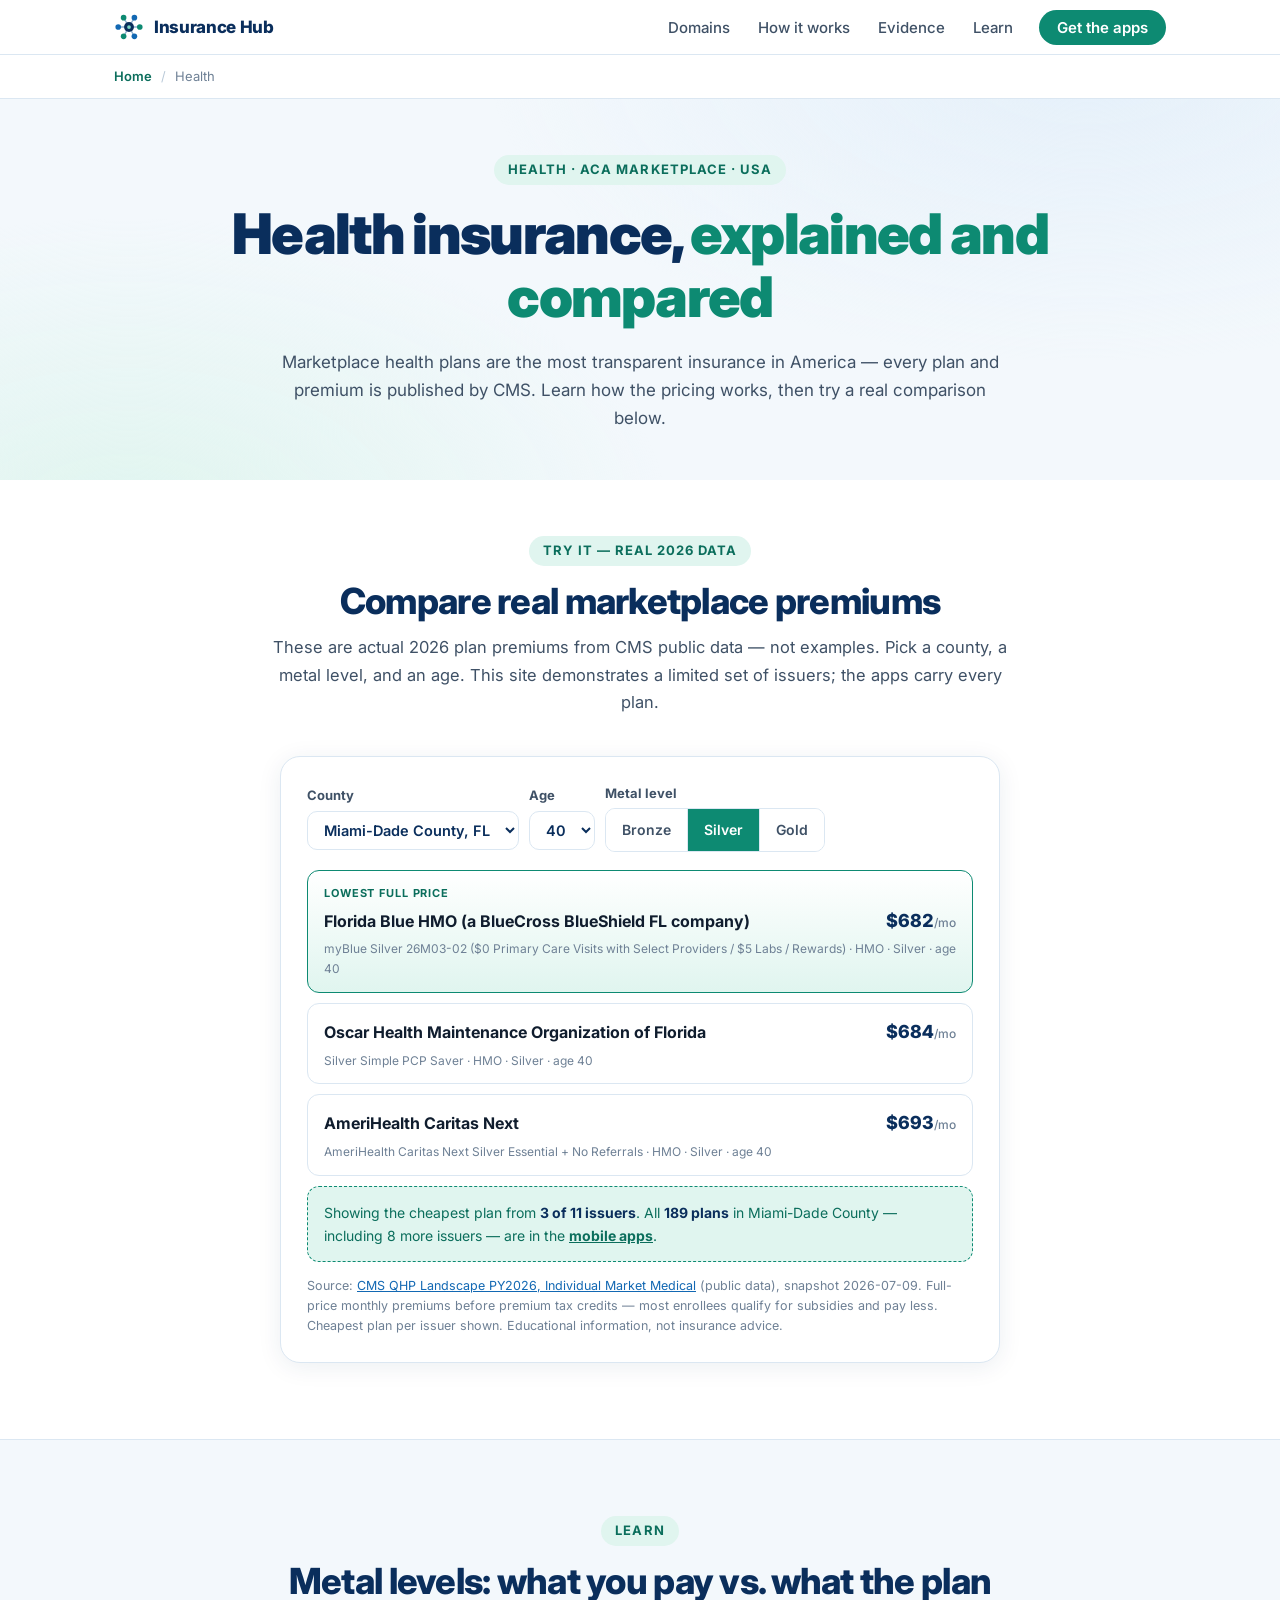
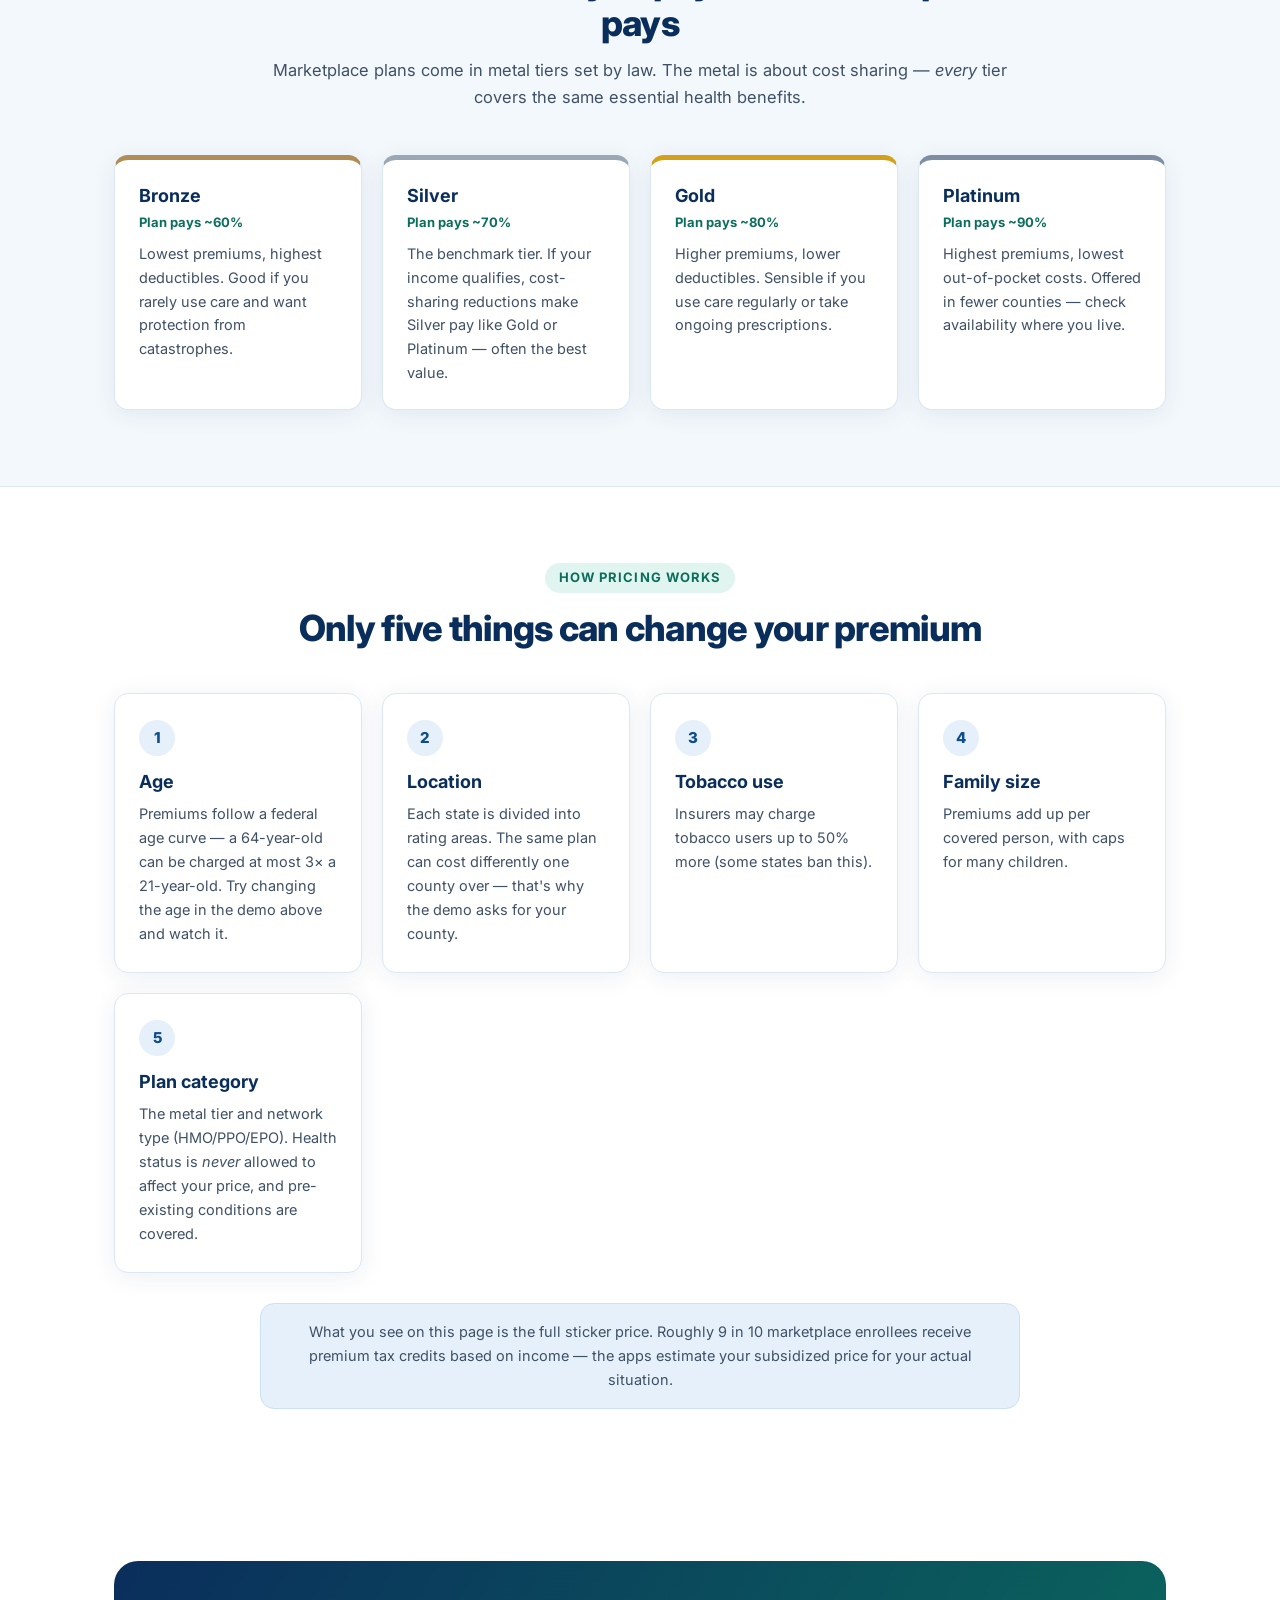
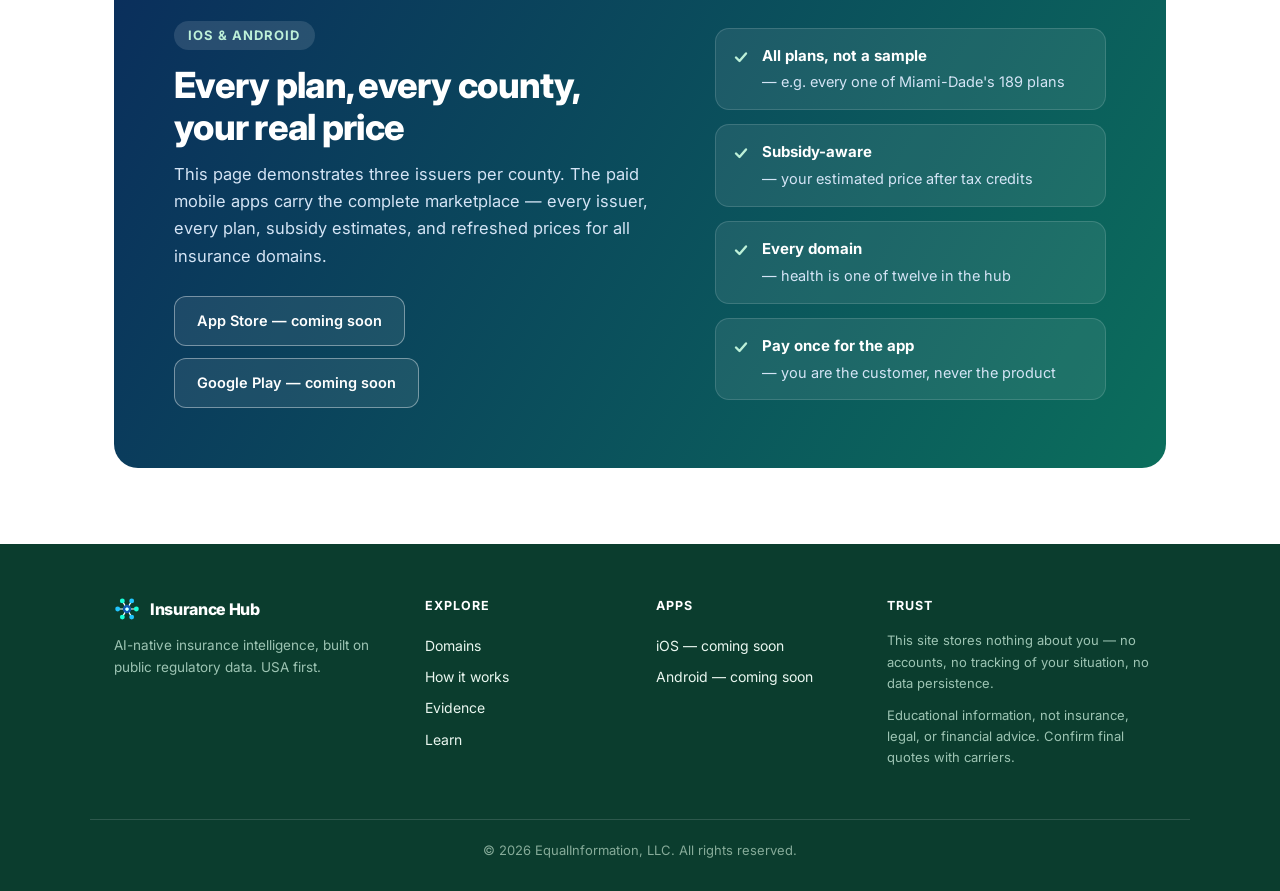
==== health/index.html @ 5988f3b0 "Implement Health domain page: education + live demo on real CMS PY2026 data health/ page with intera" ====
<!DOCTYPE html>
<html lang="en">
<head>
<meta charset="UTF-8">
<meta name="viewport" content="width=device-width, initial-scale=1.0">
<title>Health Insurance — Insurance Hub</title>
<meta name="description" content="Understand ACA marketplace health insurance and try a live comparison of real 2026 plan premiums from CMS public data — county by county, age by age.">
<link rel="canonical" href="https://equalinformation.com/insurance-site/health/">
<link rel="icon" type="image/svg+xml" href="../assets/img/favicon.svg?v=2">
<meta name="theme-color" content="#FFFFFF">
<meta property="og:title" content="Health Insurance — Insurance Hub">
<meta property="og:description" content="Learn how marketplace health insurance pricing works, then compare real 2026 premiums from CMS public data.">
<meta property="og:type" content="website">
<meta property="og:site_name" content="Insurance Hub">
<link rel="preconnect" href="https://fonts.googleapis.com">
<link rel="preconnect" href="https://fonts.gstatic.com" crossorigin>
<link href="https://fonts.googleapis.com/css2?family=Inter:wght@400;500;600;700;800;900&display=swap" rel="stylesheet">
<link rel="stylesheet" href="../assets/css/style.css?v=7">
<style>
/* ---- Health page ---- */
.hero-sub { padding: 56px 0 48px; }
.crumbs { background: #fff; border-bottom: 1px solid var(--line); }
.crumbs .wrap { padding: 11px 24px; font-size: 13px; color: var(--ink-faint); }
.crumbs a { color: var(--teal-700); font-weight: 600; text-decoration: none; }
.crumbs a:hover { text-decoration: underline; }
.crumbs .sep { margin: 0 9px; color: #b9c9d8; }

.demo-panel {
  background: #fff; border: 1px solid var(--line); border-radius: 20px;
  box-shadow: var(--shadow); max-width: 720px; margin: 40px auto 0;
  padding: 26px; text-align: left;
}
.demo-controls { display: flex; flex-wrap: wrap; gap: 10px; align-items: center; }
.demo-controls label { font-size: 13px; font-weight: 700; color: var(--ink-soft); display: block; margin-bottom: 4px; }
.demo-controls select {
  font: inherit; font-size: 14.5px; font-weight: 600; color: var(--blue-900);
  padding: 9px 12px; border: 1.5px solid var(--line); border-radius: 10px; background: #fff;
}
.metal-seg { display: inline-flex; border: 1.5px solid var(--line); border-radius: 10px; overflow: hidden; }
.metal-seg button {
  font: inherit; font-size: 14px; font-weight: 600; color: var(--ink-soft);
  background: #fff; border: 0; padding: 9px 16px; cursor: pointer;
}
.metal-seg button + button { border-left: 1.5px solid var(--line); }
.metal-seg button.on { background: var(--teal-600); color: #fff; }

.demo-results { margin-top: 18px; }
.demo-plug {
  border: 1.5px dashed var(--teal-600); background: var(--teal-100);
  border-radius: 12px; padding: 14px 16px; margin-top: 4px; font-size: 14px; color: var(--teal-700);
}
.demo-plug strong { color: var(--blue-900); }
.demo-plug a { color: var(--teal-700); font-weight: 700; }
.demo-src { font-size: 12.5px; color: var(--ink-faint); margin-top: 14px; line-height: 1.6; }
.demo-src a { color: var(--blue-600); }

.tier-grid { display: grid; grid-template-columns: repeat(auto-fit, minmax(220px, 1fr)); gap: 20px; margin-top: 44px; }
.tier {
  background: #fff; border: 1px solid var(--line); border-radius: var(--radius);
  box-shadow: var(--shadow); padding: 24px; border-top: 5px solid var(--line);
}
.tier.bronze { border-top-color: #b08d57; }
.tier.silver { border-top-color: #9aa7b4; }
.tier.gold { border-top-color: #d4a017; }
.tier.platinum { border-top-color: #7c8ea3; }
.tier h3 { margin-bottom: 4px; }
.tier .av { font-size: 13px; font-weight: 700; color: var(--teal-700); margin-bottom: 8px; }
.tier p { font-size: 14.5px; color: var(--ink-soft); }
</style>
</head>
<body>

<a class="skip" href="#main">Skip to content</a>

<nav aria-label="Main">
  <div class="nav-inner">
    <a href="../" class="brand">
      <img src="../assets/img/favicon.svg?v=2" alt="" width="30" height="30">
      <span>Insurance&nbsp;Hub</span>
    </a>
    <ul class="nav-links" id="nav-links">
      <li><a href="../#domains">Domains</a></li>
      <li><a href="../#how">How it works</a></li>
      <li><a href="../#evidence">Evidence</a></li>
      <li><a href="../#learn">Learn</a></li>
      <li><a href="../#apps" class="nav-cta">Get the apps</a></li>
    </ul>
    <button class="menu-btn" aria-expanded="false" aria-controls="nav-links"
      onclick="this.setAttribute('aria-expanded', document.getElementById('nav-links').classList.toggle('show'))">
      <span></span><span></span><span></span>
      <span class="sr-only">Menu</span>
    </button>
  </div>
</nav>

<div class="crumbs"><div class="wrap"><a href="../">Home</a><span class="sep">/</span><span class="current">Health</span></div></div>

<main id="main">

<header class="hero hero-sub">
  <div class="wrap">
    <p class="kicker">Health &middot; ACA marketplace &middot; USA</p>
    <h1>Health insurance, <span class="accent">explained and compared</span></h1>
    <p class="lede">
      Marketplace health plans are the most transparent insurance in America — every plan
      and premium is published by CMS. Learn how the pricing works, then try a real
      comparison below.
    </p>
  </div>
</header>

<!-- ============ LIVE DEMO ============ -->
<section id="demo" class="section" style="padding-top:56px">
  <div class="wrap">
    <div class="section-head">
      <p class="eyebrow">Try it — real 2026 data</p>
      <h2>Compare real marketplace premiums</h2>
      <p class="section-lede">
        These are actual 2026 plan premiums from CMS public data — not examples.
        Pick a county, a metal level, and an age. This site demonstrates a limited
        set of issuers; the apps carry every plan.
      </p>
    </div>

    <div class="demo-panel">
      <div class="demo-controls">
        <div>
          <label for="sel-county">County</label>
          <select id="sel-county"></select>
        </div>
        <div>
          <label for="sel-age">Age</label>
          <select id="sel-age">
            <option>21</option><option>27</option><option>30</option>
            <option selected>40</option><option>50</option><option>60</option>
          </select>
        </div>
        <div>
          <label>Metal level</label>
          <div class="metal-seg" id="seg-metal">
            <button data-m="Bronze">Bronze</button>
            <button data-m="Silver" class="on">Silver</button>
            <button data-m="Gold">Gold</button>
          </div>
        </div>
      </div>

      <div class="demo-results" id="results"></div>

      <p class="demo-src">
        Source: <a href="https://data.healthcare.gov/qhp-landscape-files" target="_blank" rel="noopener">CMS
        QHP Landscape PY2026, Individual Market Medical</a> (public data), snapshot 2026-07-09.
        Full-price monthly premiums before premium tax credits — most enrollees qualify for
        subsidies and pay less. Cheapest plan per issuer shown. Educational information, not
        insurance advice.
      </p>
    </div>
  </div>
</section>

<!-- ============ METAL TIERS ============ -->
<section class="section tint">
  <div class="wrap">
    <div class="section-head">
      <p class="eyebrow">Learn</p>
      <h2>Metal levels: what you pay vs. what the plan pays</h2>
      <p class="section-lede">
        Marketplace plans come in metal tiers set by law. The metal is about cost
        sharing — <em>every</em> tier covers the same essential health benefits.
      </p>
    </div>
    <div class="tier-grid">
      <div class="tier bronze">
        <h3>Bronze</h3>
        <p class="av">Plan pays ~60%</p>
        <p>Lowest premiums, highest deductibles. Good if you rarely use care and
        want protection from catastrophes.</p>
      </div>
      <div class="tier silver">
        <h3>Silver</h3>
        <p class="av">Plan pays ~70%</p>
        <p>The benchmark tier. If your income qualifies, cost-sharing reductions
        make Silver pay like Gold or Platinum — often the best value.</p>
      </div>
      <div class="tier gold">
        <h3>Gold</h3>
        <p class="av">Plan pays ~80%</p>
        <p>Higher premiums, lower deductibles. Sensible if you use care regularly
        or take ongoing prescriptions.</p>
      </div>
      <div class="tier platinum">
        <h3>Platinum</h3>
        <p class="av">Plan pays ~90%</p>
        <p>Highest premiums, lowest out-of-pocket costs. Offered in fewer
        counties — check availability where you live.</p>
      </div>
    </div>
  </div>
</section>

<!-- ============ HOW PRICING WORKS ============ -->
<section class="section">
  <div class="wrap">
    <div class="section-head">
      <p class="eyebrow">How pricing works</p>
      <h2>Only five things can change your premium</h2>
    </div>
    <ol class="steps">
      <li><span class="step-num">1</span><h3>Age</h3>
        <p>Premiums follow a federal age curve — a 64-year-old can be charged at most
        3&times; a 21-year-old. Try changing the age in the demo above and watch it.</p></li>
      <li><span class="step-num">2</span><h3>Location</h3>
        <p>Each state is divided into rating areas. The same plan can cost differently
        one county over — that's why the demo asks for your county.</p></li>
      <li><span class="step-num">3</span><h3>Tobacco use</h3>
        <p>Insurers may charge tobacco users up to 50% more (some states ban this).</p></li>
      <li><span class="step-num">4</span><h3>Family size</h3>
        <p>Premiums add up per covered person, with caps for many children.</p></li>
      <li><span class="step-num">5</span><h3>Plan category</h3>
        <p>The metal tier and network type (HMO/PPO/EPO). Health status is <em>never</em>
        allowed to affect your price, and pre-existing conditions are covered.</p></li>
    </ol>
    <p class="fineprint">
      What you see on this page is the full sticker price. Roughly 9 in 10 marketplace
      enrollees receive premium tax credits based on income — the apps estimate your
      subsidized price for your actual situation.
    </p>
  </div>
</section>

<!-- ============ APPS CTA ============ -->
<section id="apps" class="section apps-band">
  <div class="wrap apps-grid">
    <div>
      <p class="eyebrow eyebrow-light">iOS &amp; Android</p>
      <h2>Every plan, every county, your real price</h2>
      <p class="section-lede lede-light">
        This page demonstrates three issuers per county. The paid mobile apps carry the
        complete marketplace — every issuer, every plan, subsidy estimates, and refreshed
        prices for all insurance domains.
      </p>
      <div class="cta-row">
        <span class="store-pill">App Store — coming soon</span>
        <span class="store-pill">Google Play — coming soon</span>
      </div>
    </div>
    <ul class="apps-points">
      <li><strong>All plans, not a sample</strong> — e.g. every one of Miami-Dade's 189 plans</li>
      <li><strong>Subsidy-aware</strong> — your estimated price after tax credits</li>
      <li><strong>Every domain</strong> — health is one of twelve in the hub</li>
      <li><strong>Pay once for the app</strong> — you are the customer, never the product</li>
    </ul>
  </div>
</section>

</main>

<footer>
  <div class="wrap foot-grid">
    <div class="foot-brand">
      <a href="../" class="brand brand-foot">
        <img src="../assets/img/favicon.svg?v=2" alt="" width="26" height="26">
        <span>Insurance&nbsp;Hub</span>
      </a>
      <p>AI-native insurance intelligence, built on public regulatory data. USA first.</p>
    </div>
    <div class="foot-col">
      <h4>Explore</h4>
      <a href="../#domains">Domains</a>
      <a href="../#how">How it works</a>
      <a href="../#evidence">Evidence</a>
      <a href="../#learn">Learn</a>
    </div>
    <div class="foot-col">
      <h4>Apps</h4>
      <a href="#apps">iOS — coming soon</a>
      <a href="#apps">Android — coming soon</a>
    </div>
    <div class="foot-col">
      <h4>Trust</h4>
      <p class="foot-note">This site stores nothing about you — no accounts, no tracking
      of your situation, no data persistence.</p>
      <p class="foot-note">Educational information, not insurance, legal, or financial
      advice. Confirm final quotes with carriers.</p>
    </div>
  </div>
  <div class="wrap foot-legal">
    <p>&copy; 2026 EqualInformation, LLC. All rights reserved.</p>
  </div>
</footer>

<script src="data.js?v=1"></script>
<script>
(function () {
  const selCounty = document.getElementById('sel-county');
  const selAge = document.getElementById('sel-age');
  const seg = document.getElementById('seg-metal');
  const results = document.getElementById('results');

  Object.entries(QHP_DEMO).forEach(([key, d]) => {
    const o = document.createElement('option');
    o.value = key; o.textContent = d.county + ' County, ' + d.state;
    selCounty.appendChild(o);
  });

  let metal = 'Silver';
  seg.addEventListener('click', (e) => {
    const b = e.target.closest('button'); if (!b) return;
    metal = b.dataset.m;
    seg.querySelectorAll('button').forEach(x => x.classList.toggle('on', x === b));
    render();
  });
  selCounty.addEventListener('change', render);
  selAge.addEventListener('change', render);

  const fmt = (n) => '$' + n.toLocaleString('en-US', {minimumFractionDigits: 0, maximumFractionDigits: 0});

  function render() {
    const d = QHP_DEMO[selCounty.value];
    const age = selAge.value;
    const plans = (d.plans[metal] || []).slice()
      .sort((a, b) => a.p[age] - b.p[age]);
    let html = '';
    plans.forEach((p, i) => {
      html += '<div class="quote-card' + (i === 0 ? ' best' : '') + '">'
        + (i === 0 ? '<div class="q-rank">Lowest full price</div>' : '')
        + '<div class="q-row"><span class="q-carrier">' + p.issuer + '</span>'
        + '<span class="q-price">' + fmt(p.p[age]) + '<span class="per">/mo</span></span></div>'
        + '<div class="q-src">' + p.name + ' &middot; ' + p.type + ' &middot; ' + metal + ' &middot; age ' + age + '</div>'
        + '</div>';
    });
    const hiddenIssuers = d.totalIssuers - plans.length;
    html += '<div class="demo-plug">Showing the cheapest plan from <strong>' + plans.length
      + ' of ' + d.totalIssuers + ' issuers</strong>. All <strong>' + d.totalPlans + ' plans</strong> in '
      + d.county + ' County' + (hiddenIssuers > 0 ? ' — including ' + hiddenIssuers + ' more issuers —' : '')
      + ' are in the <a href="#apps">mobile apps</a>.</div>';
    results.innerHTML = html;
  }
  render();
})();
</script>

</body>
</html>
---- assets/css/style.css ----
/* Insurance Hub — brand stylesheet
   Palette: deep trust blue (regulation/credibility) + teal (action/savings)
   Formula shared with nutrisize.health: white canvas, pastel radial hero,
   heavy ink headlines, pill kickers, white cards with tinted hairlines. */

:root {
    --blue-900: #0a2e5c;
    --blue-700: #0e4c8c;
    --blue-600: #1268b3;
    --blue-100: #e5f0fa;
    --teal-700: #0b6e5c;
    --teal-600: #0d8a72;
    --teal-100: #e0f5ef;
    --amber-600: #b45309;
    --amber-500: #d97706;
    --red-500: #dc2626;
    --ink: #101d2e;
    --ink-soft: #3f5166;
    --ink-faint: #6e8095;
    --paper: #ffffff;
    --paper-tint: #f3f8fc;
    --line: #dbe7f2;
    --radius: 14px;
    --shadow: 0 4px 24px rgba(10, 46, 92, 0.08);
    --maxw: 1100px;
}

* { margin: 0; padding: 0; box-sizing: border-box; }

html { scroll-behavior: smooth; scroll-padding-top: 74px; }

body {
    font-family: 'Inter', -apple-system, BlinkMacSystemFont, 'Segoe UI', Roboto, sans-serif;
    color: var(--ink);
    background: var(--paper);
    line-height: 1.65;
    font-size: 16px;
    -webkit-font-smoothing: antialiased;
}

img { max-width: 100%; display: block; }

.wrap { max-width: var(--maxw); margin: 0 auto; padding: 0 24px; }

.sr-only, .skip {
    position: absolute; width: 1px; height: 1px; overflow: hidden;
    clip: rect(0 0 0 0); white-space: nowrap;
}
.skip:focus {
    position: fixed; top: 8px; left: 8px; z-index: 100; width: auto; height: auto;
    clip: auto; background: var(--blue-900); color: #fff; padding: 10px 16px;
    border-radius: 8px; text-decoration: none;
}

/* ---------- Navigation ---------- */

nav {
    position: sticky; top: 0; z-index: 50;
    background: rgba(255, 255, 255, 0.92);
    backdrop-filter: blur(10px);
    -webkit-backdrop-filter: blur(10px);
    border-bottom: 1px solid var(--line);
}
.nav-inner {
    max-width: var(--maxw); margin: 0 auto; padding: 12px 24px;
    display: flex; align-items: center; justify-content: space-between; gap: 28px;
}
.brand {
    display: flex; align-items: center; gap: 10px;
    font-weight: 800; font-size: 17px; color: var(--blue-900);
    letter-spacing: -0.02em; text-decoration: none;
}
.nav-links { display: flex; gap: 4px; list-style: none; align-items: center; }
.nav-links a {
    color: var(--ink-soft); font-size: 15px; font-weight: 500;
    text-decoration: none; padding: 8px 12px; border-radius: 8px;
}
.nav-links a:hover { color: var(--blue-700); }
.nav-links .nav-cta {
    background: var(--teal-600); color: #fff; font-weight: 600;
    padding: 8px 18px; border-radius: 999px; margin-left: 10px;
}
.nav-links .nav-cta:hover { background: var(--teal-700); color: #fff; }

.menu-btn {
    display: none; flex-direction: column; gap: 5px;
    background: none; border: 0; padding: 10px; cursor: pointer;
}
.menu-btn span:not(.sr-only) {
    width: 22px; height: 2px; background: var(--blue-900); border-radius: 2px; display: block;
}

/* ---------- Hero ---------- */

.hero {
    background:
        radial-gradient(1000px 500px at 85% -10%, var(--blue-100) 0%, transparent 60%),
        radial-gradient(900px 500px at 10% 110%, var(--teal-100) 0%, transparent 60%),
        var(--paper-tint);
    padding: 84px 0 72px;
    text-align: center;
}

.kicker {
    display: inline-block; font-size: 13px; font-weight: 700; letter-spacing: 0.08em;
    text-transform: uppercase; color: var(--teal-700);
    background: var(--teal-100); border-radius: 999px; padding: 4px 14px; margin-bottom: 18px;
}

.hero h1 {
    font-size: clamp(34px, 5.5vw, 56px);
    font-weight: 900; letter-spacing: -0.03em; line-height: 1.12;
    color: var(--blue-900);
}
.hero h1 .accent { color: var(--teal-600); }

.hero .tagline {
    margin-top: 14px; font-size: clamp(17px, 2.4vw, 21px);
    font-weight: 600; color: var(--blue-700);
}

.hero .lede {
    margin: 20px auto 0; max-width: 720px;
    font-size: 17px; color: var(--ink-soft);
}

.cta-row {
    margin-top: 32px; display: flex; flex-wrap: wrap; gap: 12px;
    justify-content: center; align-items: center;
}

.btn {
    display: inline-flex; align-items: center; gap: 10px;
    padding: 13px 26px; border-radius: 12px;
    font-weight: 700; font-size: 15.5px; text-decoration: none;
    transition: background .15s, border-color .15s, transform .1s;
}
.btn:active { transform: translateY(1px); }
.btn-primary { background: var(--teal-600); color: #fff; box-shadow: 0 6px 18px rgba(13,138,114,.28); }
.btn-primary:hover { background: var(--teal-700); }
.btn-ghost { background: #fff; color: var(--blue-900); border: 2px solid var(--blue-100); }
.btn-ghost:hover { border-color: var(--blue-600); }

.soon {
    font-size: 11px; font-weight: 700; letter-spacing: .06em; text-transform: uppercase;
    background: rgba(255,255,255,.22); padding: 3px 8px; border-radius: 999px;
}

/* Hero proof mockup */

.phone {
    background: #fff;
    border: 1px solid var(--line);
    border-radius: 24px; padding: 22px;
    box-shadow: 0 12px 34px rgba(10, 46, 92, 0.14);
    max-width: 430px; margin: 44px auto 0;
    text-align: left;
}

.phone-top {
    display: flex; justify-content: space-between; align-items: center;
    gap: 8px; margin-bottom: 16px; flex-wrap: wrap;
}
.phone-title { font-weight: 700; font-size: 14px; color: var(--blue-900); }

.chip {
    display: inline-flex; align-items: center; gap: 6px;
    font-size: 12px; font-weight: 600; padding: 4px 10px; border-radius: 999px;
}
.chip-live { background: var(--teal-100); color: var(--teal-700); }
.pulse {
    width: 7px; height: 7px; border-radius: 50%; background: var(--teal-600);
    animation: pulse 2s ease-out infinite;
}
@keyframes pulse {
    0% { box-shadow: 0 0 0 0 rgba(13,138,114,.4); }
    70% { box-shadow: 0 0 0 7px rgba(13,138,114,0); }
    100% { box-shadow: 0 0 0 0 rgba(13,138,114,0); }
}

.quote-card {
    background: #fff; border: 1px solid var(--line);
    border-radius: 12px; padding: 13px 16px; margin-bottom: 10px;
}
.quote-card.best {
    border: 1.5px solid var(--teal-600);
    background: linear-gradient(180deg, #fff, var(--teal-100));
}
.q-rank {
    font-size: 11px; font-weight: 700; letter-spacing: .08em; text-transform: uppercase;
    color: var(--teal-700); margin-bottom: 4px;
}
.q-row { display: flex; justify-content: space-between; align-items: baseline; gap: 12px; }
.q-carrier { font-weight: 700; color: var(--ink); }
.q-price { font-weight: 800; font-size: 18px; color: var(--blue-900); font-variant-numeric: tabular-nums; }
.q-price .per { font-size: 12px; font-weight: 500; color: var(--ink-faint); }
.q-src { font-size: 12px; color: var(--ink-faint); margin-top: 4px; }

.phone-note { text-align: center; font-size: 12.5px; color: var(--ink-faint); margin-top: 14px; }

.hero-points {
    list-style: none; margin-top: 30px;
    display: flex; flex-wrap: wrap; gap: 10px; justify-content: center;
}
.hero-points li {
    background: #fff; border: 1px solid var(--line); border-radius: 999px;
    padding: 8px 18px 8px 38px; font-size: 14px; font-weight: 500; color: var(--ink-soft);
    position: relative;
}
.hero-points li::before {
    content: ""; position: absolute; left: 15px; top: 50%; margin-top: -8px;
    width: 16px; height: 16px;
    background: no-repeat center / contain
      url('data:image/svg+xml,<svg xmlns="http://www.w3.org/2000/svg" viewBox="0 0 16 16"><path d="M3 8.5 6.5 12 13 4.5" fill="none" stroke="%230d8a72" stroke-width="2.4" stroke-linecap="round" stroke-linejoin="round"/></svg>');
}

/* ---------- Sources strip ---------- */

.sources { background: #fff; padding: 30px 0 38px; border-bottom: 1px solid var(--line); }
.sources-label {
    text-align: center; color: var(--ink-faint); font-size: 13px; font-weight: 700;
    letter-spacing: 0.08em; text-transform: uppercase; margin-bottom: 16px;
}
.source-chips { list-style: none; display: flex; flex-wrap: wrap; justify-content: center; gap: 10px 12px; }
.source-chips li {
    background: var(--blue-100); color: var(--blue-700);
    border-radius: 999px; padding: 8px 18px; font-weight: 600; font-size: 14px;
}

/* ---------- Sections ---------- */

.section { padding: 76px 0; }
.section.tint { background: var(--paper-tint); border-top: 1px solid var(--line); border-bottom: 1px solid var(--line); }

.section-head { text-align: center; max-width: 760px; margin: 0 auto; }

.eyebrow {
    display: inline-block; font-size: 13px; font-weight: 700; letter-spacing: 0.08em;
    text-transform: uppercase; color: var(--teal-700);
    background: var(--teal-100); border-radius: 999px; padding: 4px 14px; margin-bottom: 14px;
}
.eyebrow-light { color: #bdf0d8; background: rgba(255,255,255,.12); }

h2 {
    font-size: clamp(26px, 4vw, 36px);
    font-weight: 800; letter-spacing: -0.02em; line-height: 1.18;
    color: var(--blue-900); margin-bottom: 12px;
}

h3 { font-size: 18px; font-weight: 700; color: var(--blue-900); line-height: 1.35; }

.section-lede { color: var(--ink-soft); font-size: 16.5px; }
.lede-light { color: #d4e4f5; }

/* Domains */

.domain-grid {
    list-style: none; margin-top: 44px;
    display: grid; grid-template-columns: repeat(auto-fit, minmax(230px, 1fr)); gap: 20px;
}
.domain-grid li {
    background: #fff; border: 1px solid var(--line); border-radius: var(--radius);
    box-shadow: var(--shadow); padding: 24px;
    transition: transform .18s, box-shadow .18s;
}
.domain-grid li:hover { transform: translateY(-3px); box-shadow: 0 10px 30px rgba(10,46,92,.13); }
.d-ico {
    width: 46px; height: 46px; border-radius: 12px; display: flex;
    align-items: center; justify-content: center; font-size: 22px;
    background: var(--teal-100); margin-bottom: 14px;
}
.domain-grid li:nth-child(even) .d-ico { background: var(--blue-100); }
.domain-grid h3 { margin-bottom: 5px; }
.domain-grid p { font-size: 14.5px; color: var(--ink-soft); }
.domain-grid .card-link { display: block; margin: -24px; padding: 24px; color: inherit; text-decoration: none; border-radius: var(--radius); }
.domain-grid .go { color: var(--teal-600); font-weight: 800; }
.domain-grid .try { display: block; margin-top: 6px; font-size: 13px; color: var(--teal-700); }

/* Steps */

.steps {
    list-style: none; margin-top: 44px;
    display: grid; grid-template-columns: repeat(auto-fit, minmax(240px, 1fr)); gap: 20px;
}
.steps li {
    background: #fff; border: 1px solid var(--line); border-radius: var(--radius);
    box-shadow: var(--shadow); padding: 26px 24px;
}
.step-num {
    display: inline-flex; align-items: center; justify-content: center;
    width: 36px; height: 36px; border-radius: 50%;
    background: var(--blue-100); color: var(--blue-700); font-weight: 800; font-size: 15px;
    margin-bottom: 14px;
}
.steps h3 { margin-bottom: 8px; }
.steps p { font-size: 14.5px; color: var(--ink-soft); }

.fineprint {
    margin: 30px auto 0; font-size: 14.5px; color: var(--ink-soft); max-width: 760px;
    background: var(--blue-100); border: 1px solid #cbe1f5; border-radius: var(--radius);
    padding: 16px 20px; text-align: center;
}

/* Versus */

.versus {
    display: grid; grid-template-columns: repeat(auto-fit, minmax(290px, 1fr));
    gap: 20px; margin-top: 44px;
}
.v-col { border-radius: 20px; padding: 32px 30px; }
.v-col h3 { margin-bottom: 18px; font-size: 19px; }
.v-col ul { list-style: none; display: grid; gap: 13px; }
.v-col li { padding-left: 30px; position: relative; font-size: 15px; }
.v-col li::before {
    content: ""; position: absolute; left: 0; top: 3px; width: 18px; height: 18px;
    background: no-repeat center / contain;
}
.v-them { background: #fff; border: 1px solid var(--line); box-shadow: var(--shadow); }
.v-them li { color: var(--ink-soft); }
.v-them li::before {
    background-image: url('data:image/svg+xml,<svg xmlns="http://www.w3.org/2000/svg" viewBox="0 0 18 18"><path d="M5 5l8 8M13 5l-8 8" stroke="%23dc2626" stroke-width="2" stroke-linecap="round"/></svg>');
}
.v-us { background: linear-gradient(120deg, var(--blue-900), var(--teal-700)); }
.v-us h3 { color: #fff; }
.v-us li { color: #eaf7f2; }
.v-us li::before {
    background-image: url('data:image/svg+xml,<svg xmlns="http://www.w3.org/2000/svg" viewBox="0 0 18 18"><path d="M4 9.5 7.5 13 14 5.5" fill="none" stroke="%23bdf0d8" stroke-width="2.4" stroke-linecap="round" stroke-linejoin="round"/></svg>');
}

/* Learn */

.learn-grid {
    display: grid; grid-template-columns: repeat(auto-fit, minmax(260px, 1fr));
    gap: 20px; margin-top: 44px;
}
.learn-card {
    background: #fff; border: 1px solid var(--line); border-radius: var(--radius);
    box-shadow: var(--shadow); padding: 28px 26px;
    display: flex; flex-direction: column; gap: 10px;
}
.learn-card p { font-size: 14.5px; color: var(--ink-soft); }
.card-status {
    margin-top: auto; font-size: 12px !important; font-weight: 700;
    letter-spacing: .07em; text-transform: uppercase; color: var(--amber-600) !important;
}

/* Apps band */

.apps-band { padding: 76px 0; }
.apps-band .wrap.apps-grid {
    background: linear-gradient(120deg, var(--blue-900), var(--teal-700));
    border-radius: 24px; padding: clamp(36px, 5vw, 60px);
    max-width: calc(var(--maxw) - 48px);
    display: grid; grid-template-columns: minmax(0, 1.1fr) minmax(0, .9fr);
    gap: clamp(32px, 5vw, 64px); align-items: center;
}
.apps-band h2 { color: #fff; }
.apps-grid .cta-row { margin-top: 26px; justify-content: flex-start; }

.store-pill {
    display: inline-flex; align-items: center; padding: 12px 22px; border-radius: 12px;
    border: 1.5px solid rgba(255,255,255,.4); color: #fff;
    font-weight: 600; font-size: 14.5px; background: rgba(255,255,255,.08);
}

.apps-points { list-style: none; display: grid; gap: 14px; }
.apps-points li {
    color: #d4e4f5; font-size: 14.5px; padding: 15px 18px 15px 46px; position: relative;
    background: rgba(255,255,255,.08); border: 1px solid rgba(255,255,255,.14);
    border-radius: 14px;
}
.apps-points strong { color: #fff; display: block; margin-bottom: 2px; font-size: 15px; }
.apps-points li::before {
    content: ""; position: absolute; left: 16px; top: 19px; width: 18px; height: 18px;
    background: no-repeat center / contain
      url('data:image/svg+xml,<svg xmlns="http://www.w3.org/2000/svg" viewBox="0 0 18 18"><path d="M4 9.5 7.5 13 14 5.5" fill="none" stroke="%23bdf0d8" stroke-width="2.4" stroke-linecap="round" stroke-linejoin="round"/></svg>');
}

/* ---------- Footer ---------- */

footer { background: #0b3d2e; color: #cfe6db; padding: 52px 0 30px; font-size: 14px; }

.foot-grid { display: grid; grid-template-columns: 1.4fr 1fr 1fr 1.4fr; gap: 32px; }
.brand-foot { font-size: 16px; color: #fff; }
.brand-foot img { filter: brightness(1.9); }
.foot-brand p { color: #9dc4b3; font-size: 13.5px; margin-top: 12px; max-width: 30ch; }
.foot-col h4 {
    color: #fff; font-size: 12.5px; font-weight: 700; letter-spacing: 0.08em;
    text-transform: uppercase; margin-bottom: 14px;
}
.foot-col a {
    display: block; color: #eaf7f0; text-decoration: none; font-size: 14px; padding: 4px 0;
}
.foot-col a:hover { color: #fff; text-decoration: underline; }
.foot-note { color: #9dc4b3; font-size: 13px; margin-bottom: 10px; }

.foot-legal { margin-top: 40px; padding-top: 20px; border-top: 1px solid rgba(255,255,255,.14); text-align: center; }
.foot-legal p { color: #86ab99; font-size: 13px; }

/* ---------- Reveal animation ---------- */

.reveal { opacity: 0; transform: translateY(18px); transition: opacity .6s ease, transform .6s ease; }
.reveal.in { opacity: 1; transform: none; }

@media (prefers-reduced-motion: reduce) {
    html { scroll-behavior: auto; }
    .reveal { opacity: 1; transform: none; transition: none; }
    .pulse { animation: none; }
}

/* ---------- Responsive ---------- */

@media (max-width: 900px) {
    .apps-band .wrap.apps-grid { grid-template-columns: 1fr; }
    .foot-grid { grid-template-columns: 1fr 1fr; }
}

@media (max-width: 720px) {
    .menu-btn { display: flex; }
    .nav-links {
        display: none; position: absolute; top: 100%; left: 0; right: 0;
        flex-direction: column; align-items: stretch; gap: 2px;
        background: #fff; padding: 12px 16px 18px;
        border-bottom: 1px solid var(--line);
        box-shadow: 0 16px 32px rgba(10,46,92,.14);
    }
    .nav-links.show { display: flex; }
    .nav-links a { padding: 12px 14px; font-size: 16px; }
    .nav-links .nav-cta { margin: 8px 0 0; text-align: center; justify-content: center; }
    .cta-row .btn { flex: 1 1 auto; justify-content: center; }
    .hero { padding: 60px 0 56px; }
    .foot-grid { grid-template-columns: 1fr; gap: 26px; }
}
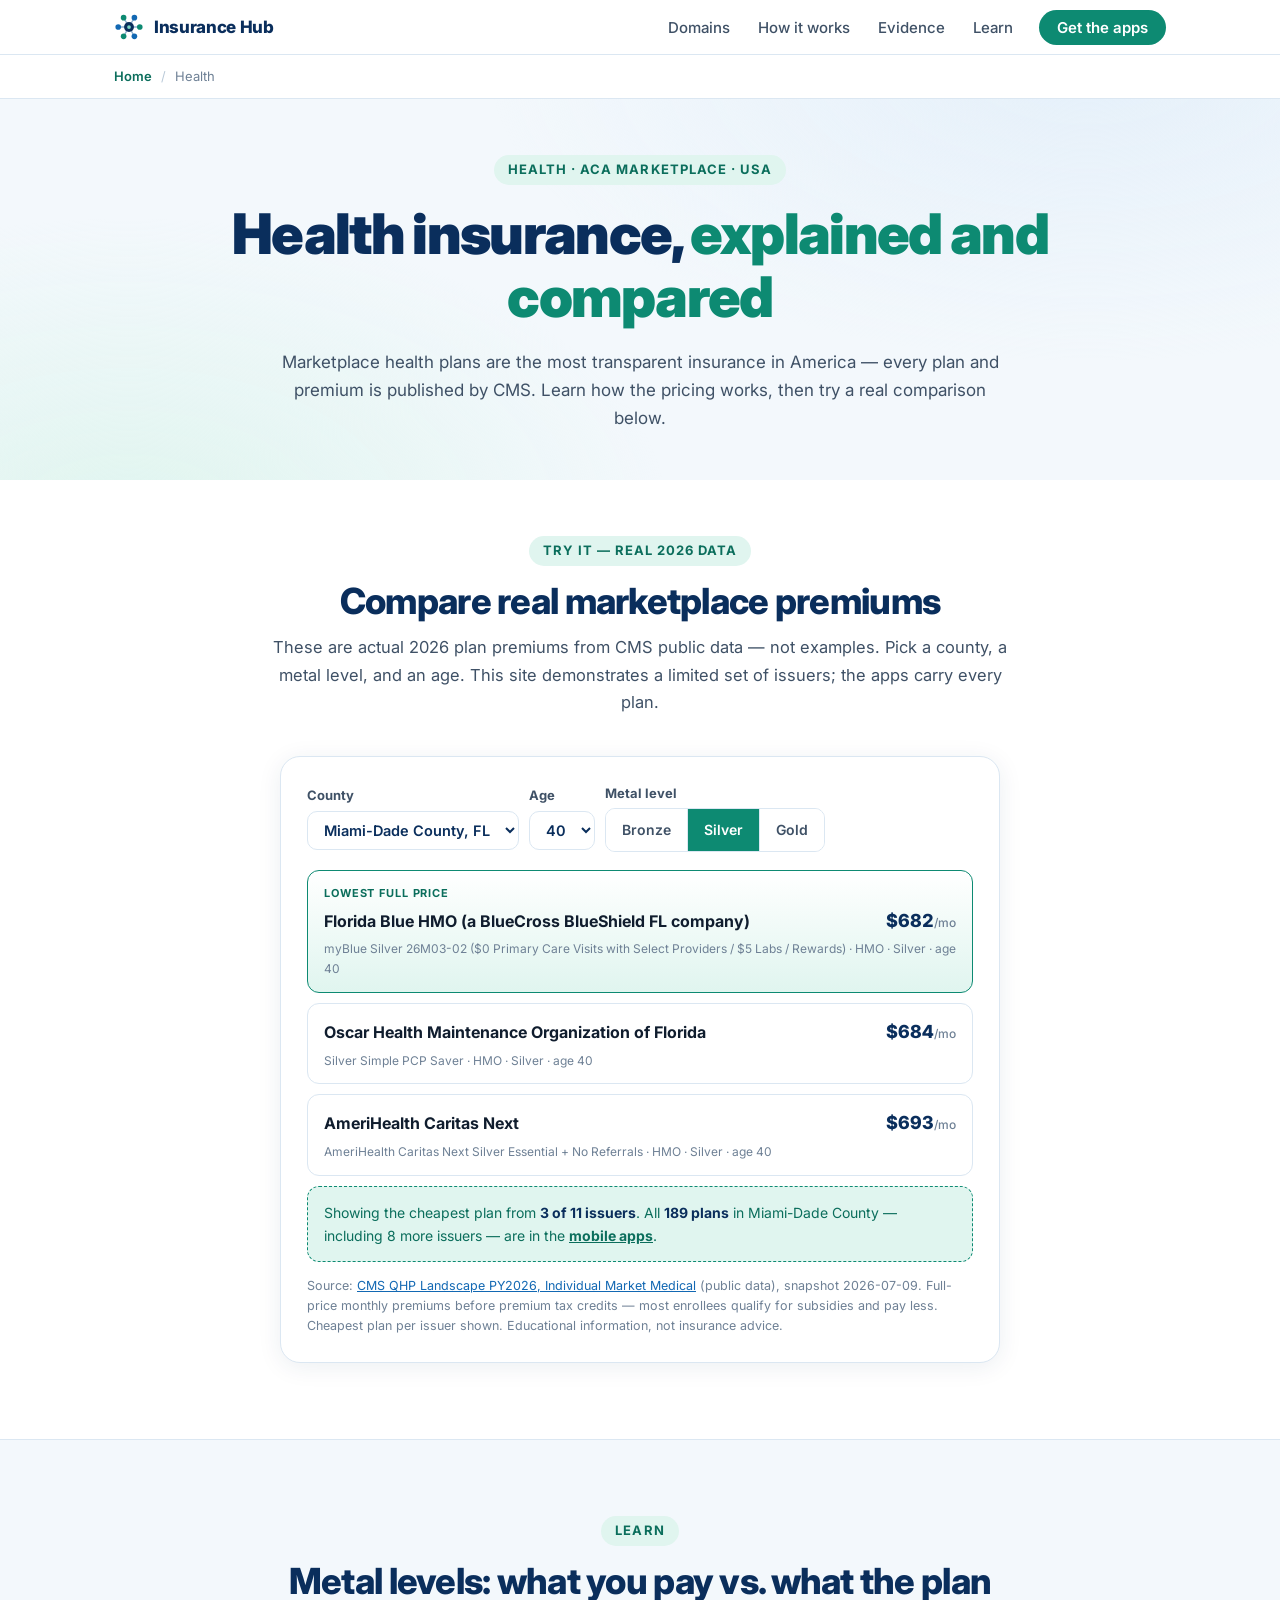
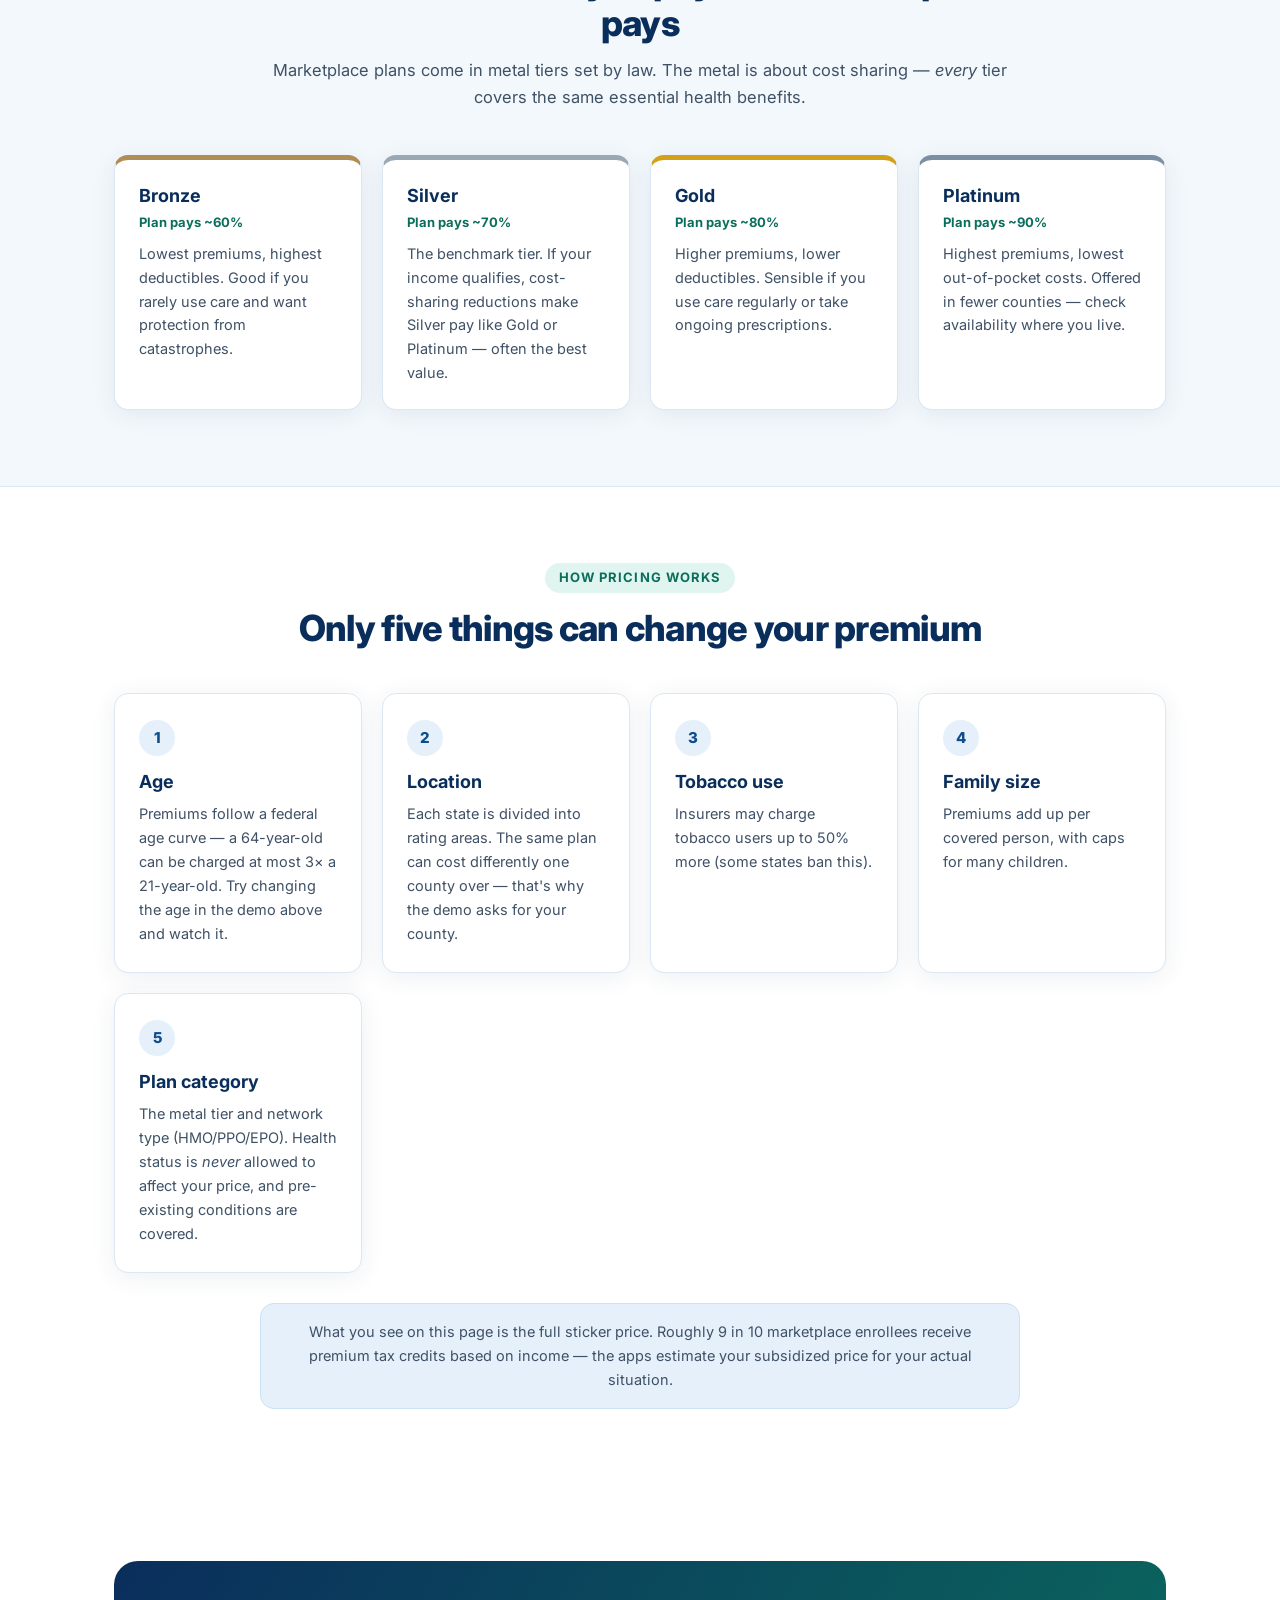
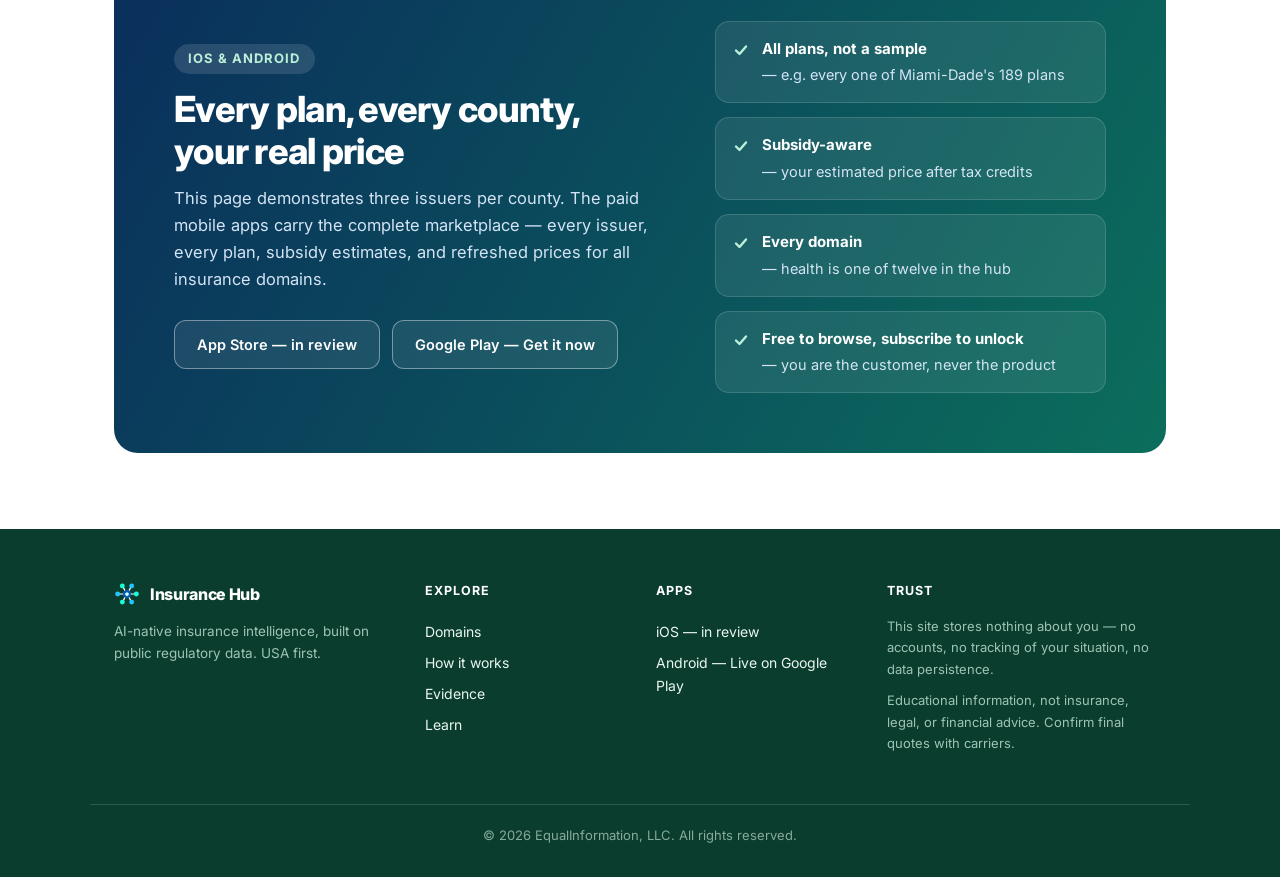
==== commit 051da7f4: "Android app live on Google Play — update store links Insurance Hub Android build was approved and is" ====
--- a/health/index.html
+++ b/health/index.html
@@ -240,15 +240,15 @@
         prices for all insurance domains.
       </p>
       <div class="cta-row">
-        <span class="store-pill">App Store — coming soon</span>
-        <span class="store-pill">Google Play — coming soon</span>
+        <span class="store-pill">App Store — in review</span>
+        <a class="store-pill" href="https://play.google.com/store/apps/details?id=com.equalinformation.insurancehub.app" target="_blank" rel="noopener" style="text-decoration: none;">Google Play — Get it now</a>
       </div>
     </div>
     <ul class="apps-points">
       <li><strong>All plans, not a sample</strong> — e.g. every one of Miami-Dade's 189 plans</li>
       <li><strong>Subsidy-aware</strong> — your estimated price after tax credits</li>
       <li><strong>Every domain</strong> — health is one of twelve in the hub</li>
-      <li><strong>Pay once for the app</strong> — you are the customer, never the product</li>
+      <li><strong>Free to browse, subscribe to unlock</strong> — you are the customer, never the product</li>
     </ul>
   </div>
 </section>
@@ -273,8 +273,8 @@
     </div>
     <div class="foot-col">
       <h4>Apps</h4>
-      <a href="#apps">iOS — coming soon</a>
-      <a href="#apps">Android — coming soon</a>
+      <a href="#apps">iOS — in review</a>
+      <a href="https://play.google.com/store/apps/details?id=com.equalinformation.insurancehub.app" target="_blank" rel="noopener">Android — Live on Google Play</a>
     </div>
     <div class="foot-col">
       <h4>Trust</h4>
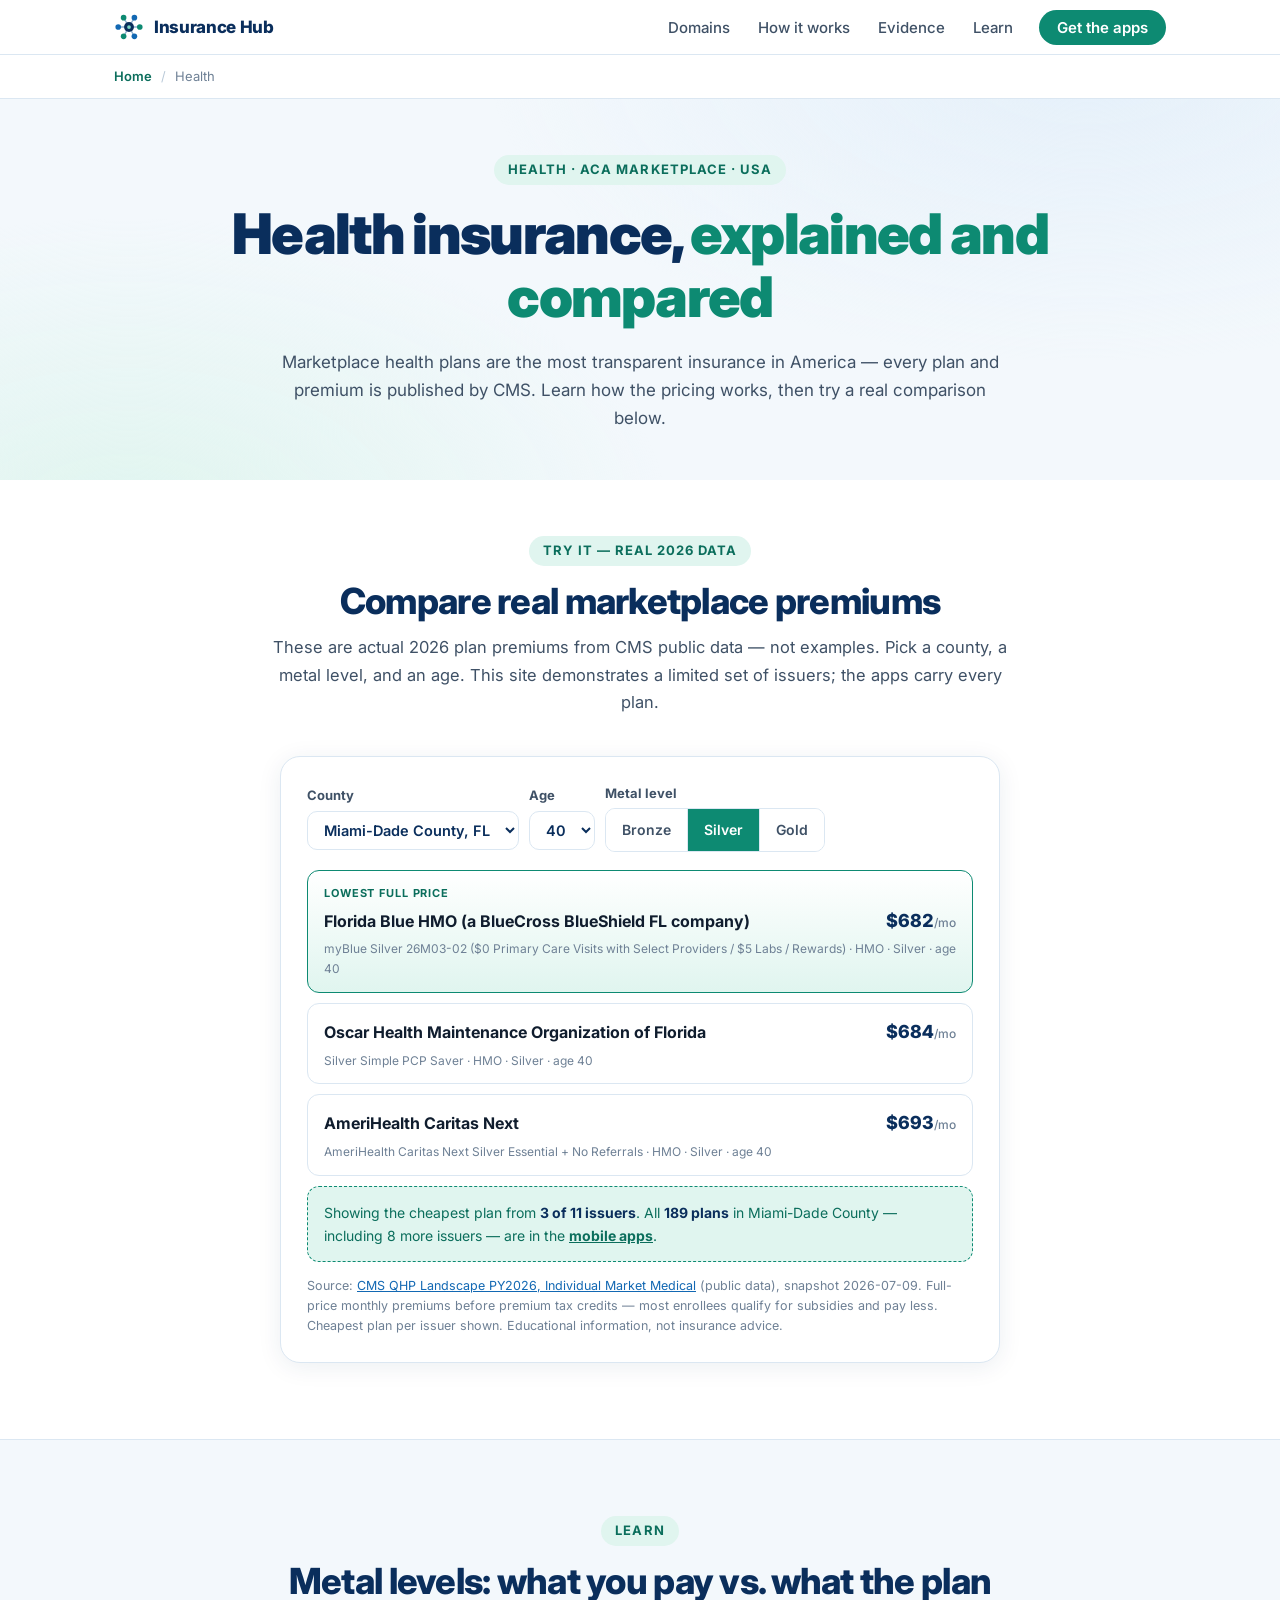
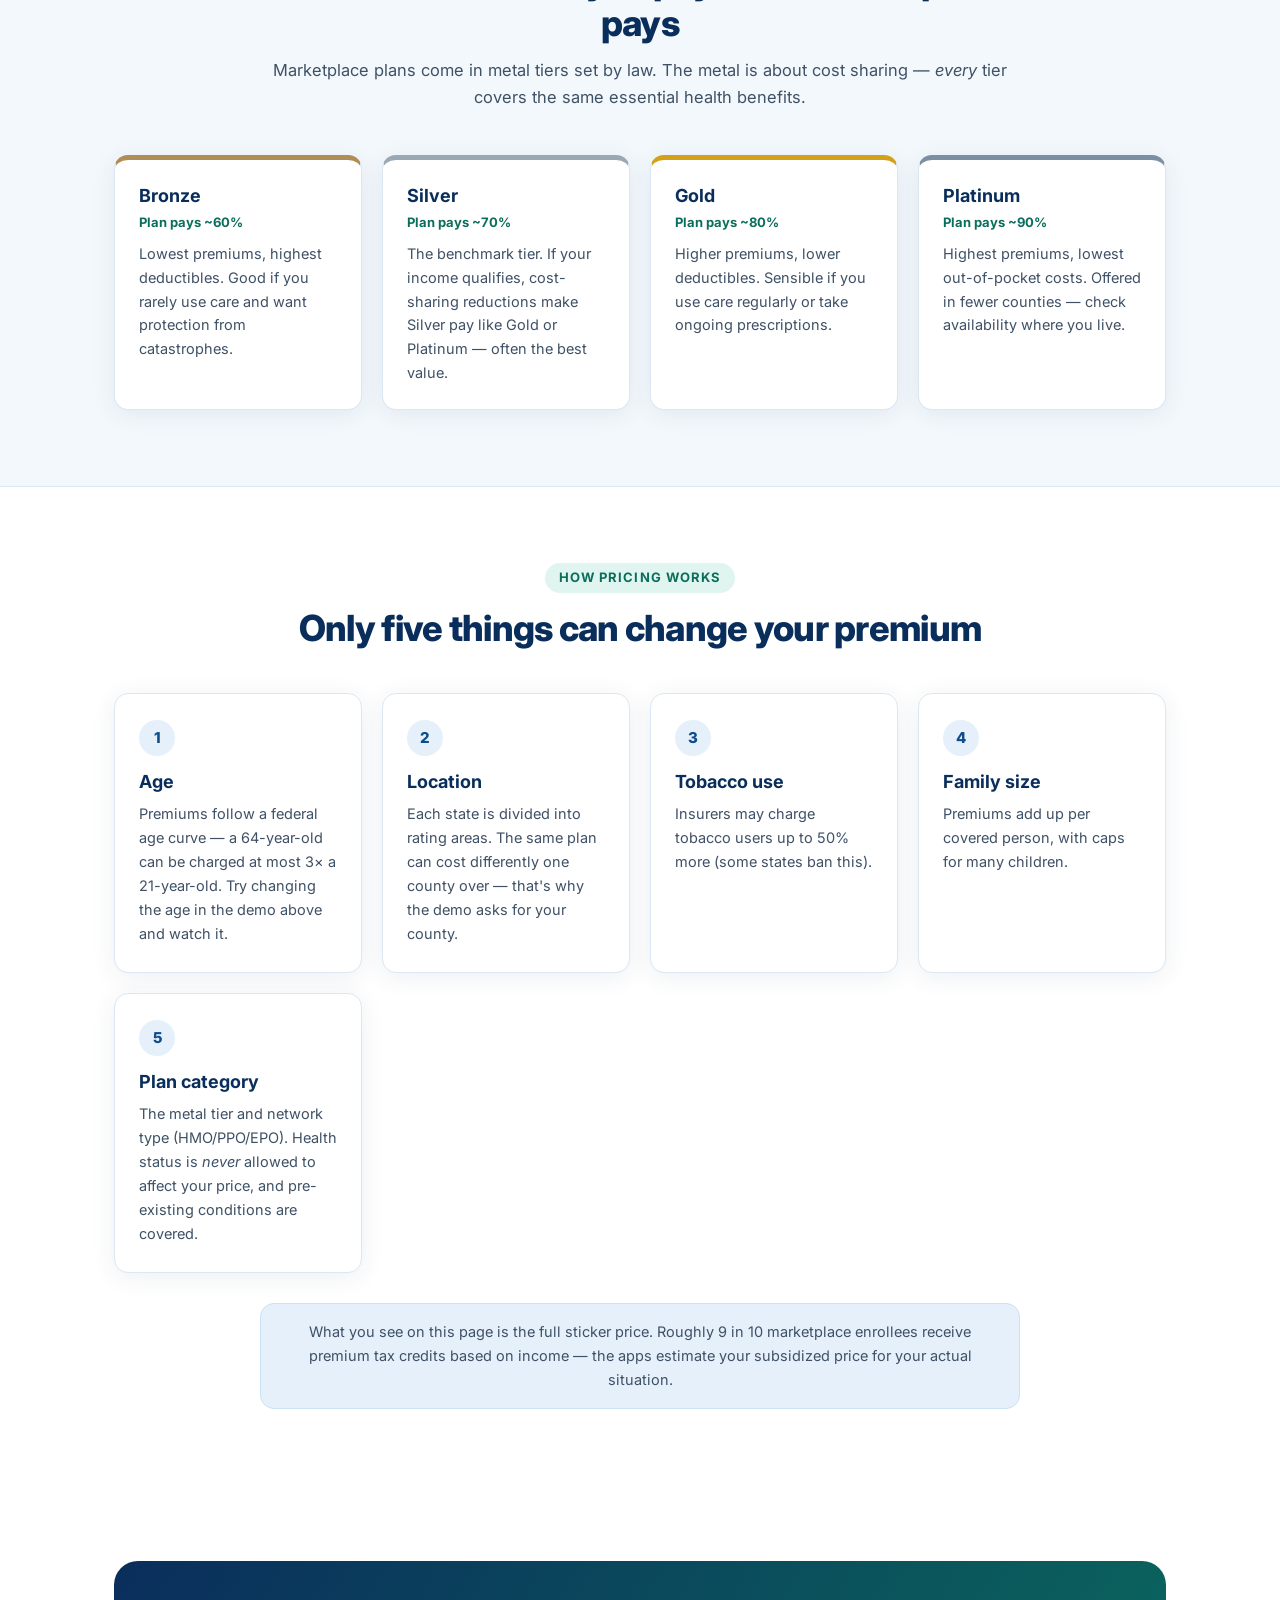
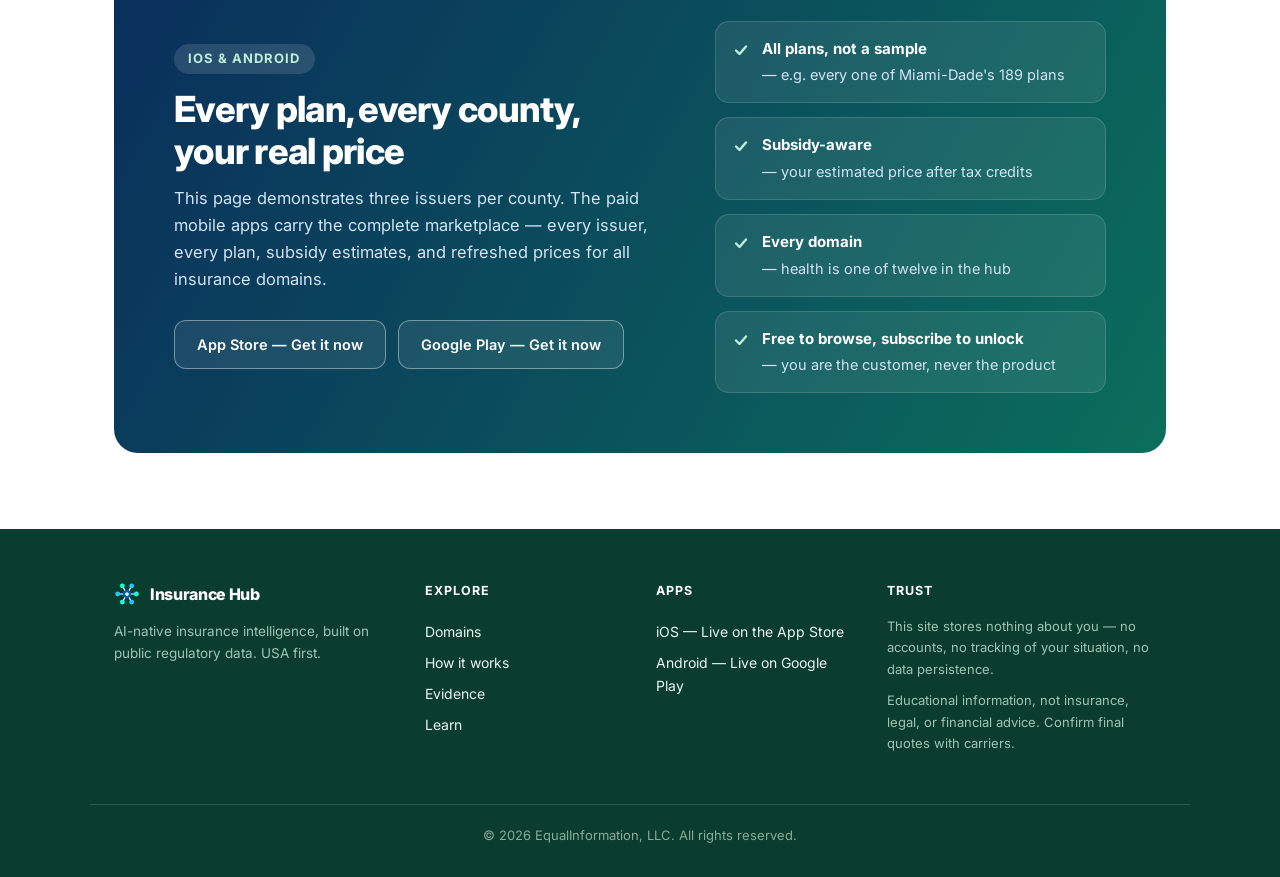
==== commit 3d660a37: "Update iOS App Store status to live — approved 2026-08-12 Insurance Hub cleared App Store review; li" ====
--- a/health/index.html
+++ b/health/index.html
@@ -240,7 +240,7 @@
         prices for all insurance domains.
       </p>
       <div class="cta-row">
-        <span class="store-pill">App Store — in review</span>
+        <a class="store-pill" href="https://apps.apple.com/us/app/insurance-hub/id6797125282" target="_blank" rel="noopener" style="text-decoration: none;">App Store — Get it now</a>
         <a class="store-pill" href="https://play.google.com/store/apps/details?id=com.equalinformation.insurancehub.app" target="_blank" rel="noopener" style="text-decoration: none;">Google Play — Get it now</a>
       </div>
     </div>
@@ -273,7 +273,7 @@
     </div>
     <div class="foot-col">
       <h4>Apps</h4>
-      <a href="#apps">iOS — in review</a>
+      <a href="https://apps.apple.com/us/app/insurance-hub/id6797125282" target="_blank" rel="noopener">iOS — Live on the App Store</a>
       <a href="https://play.google.com/store/apps/details?id=com.equalinformation.insurancehub.app" target="_blank" rel="noopener">Android — Live on Google Play</a>
     </div>
     <div class="foot-col">
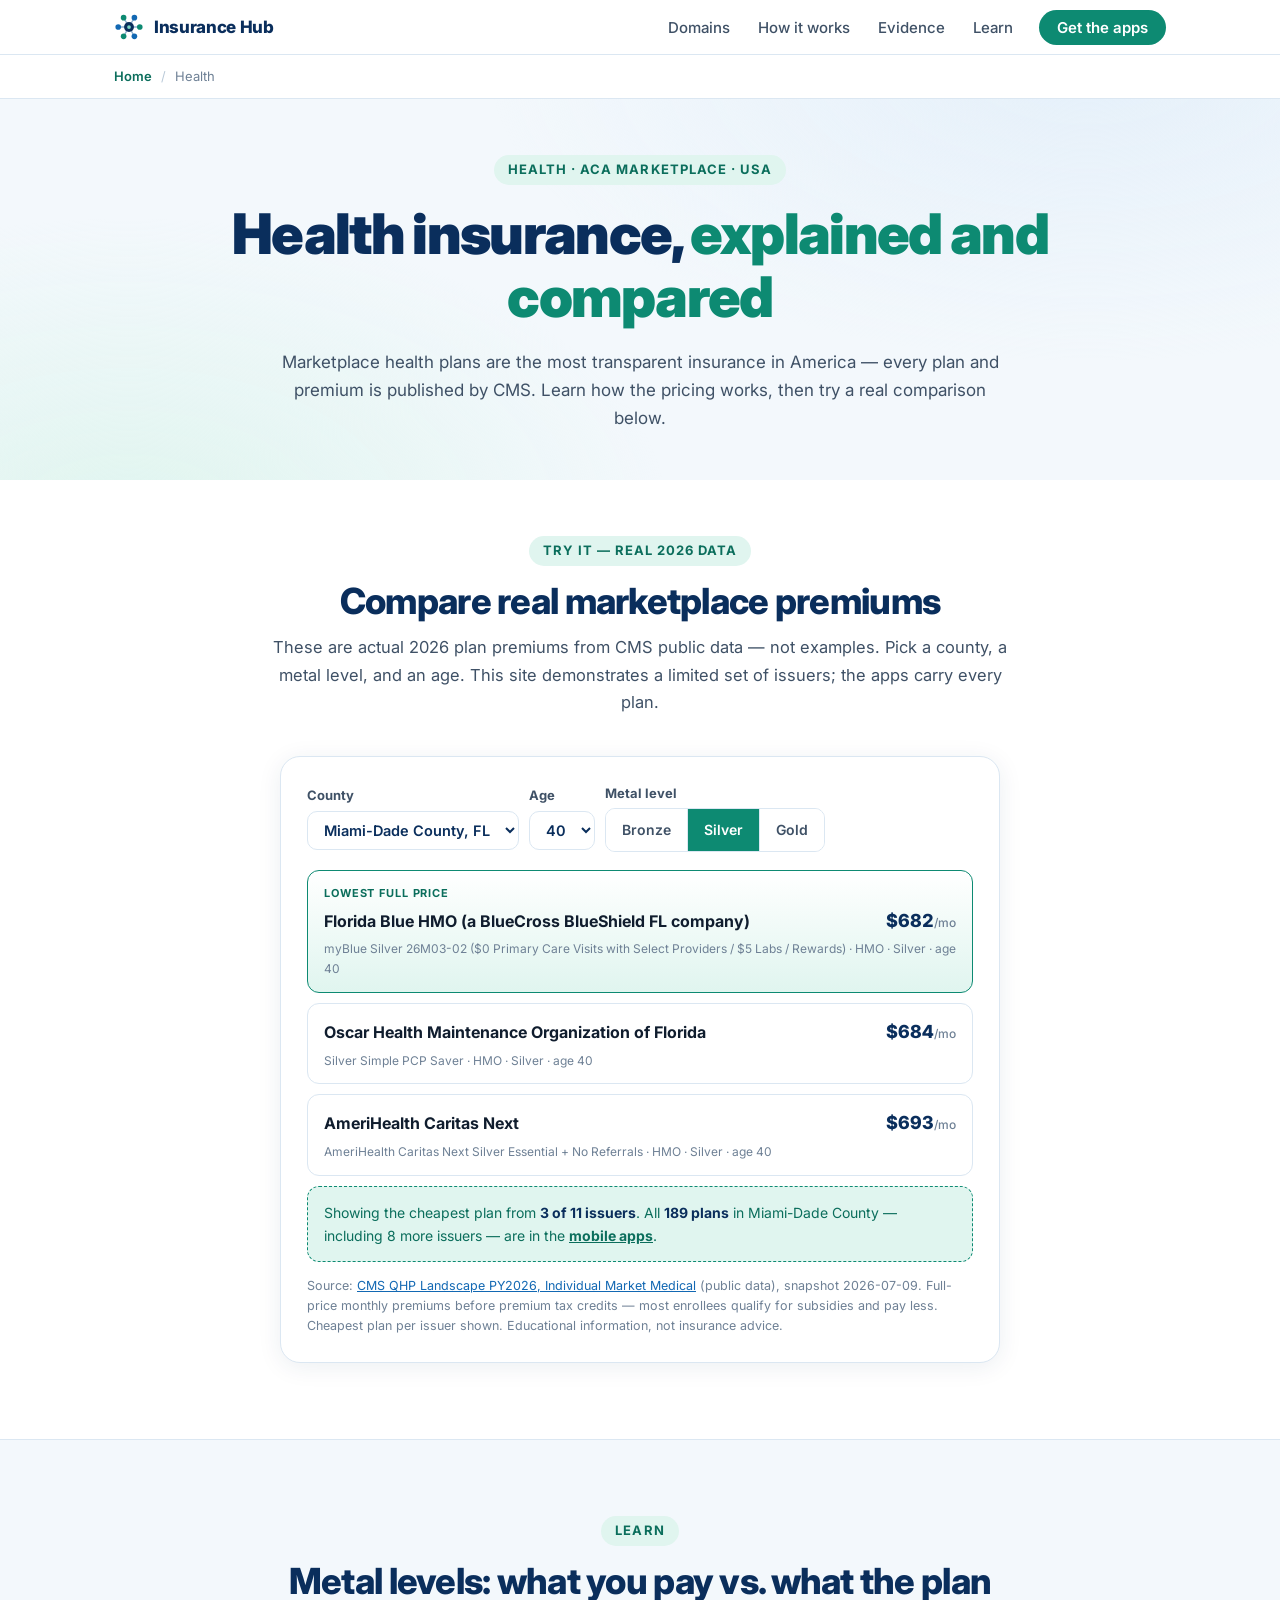
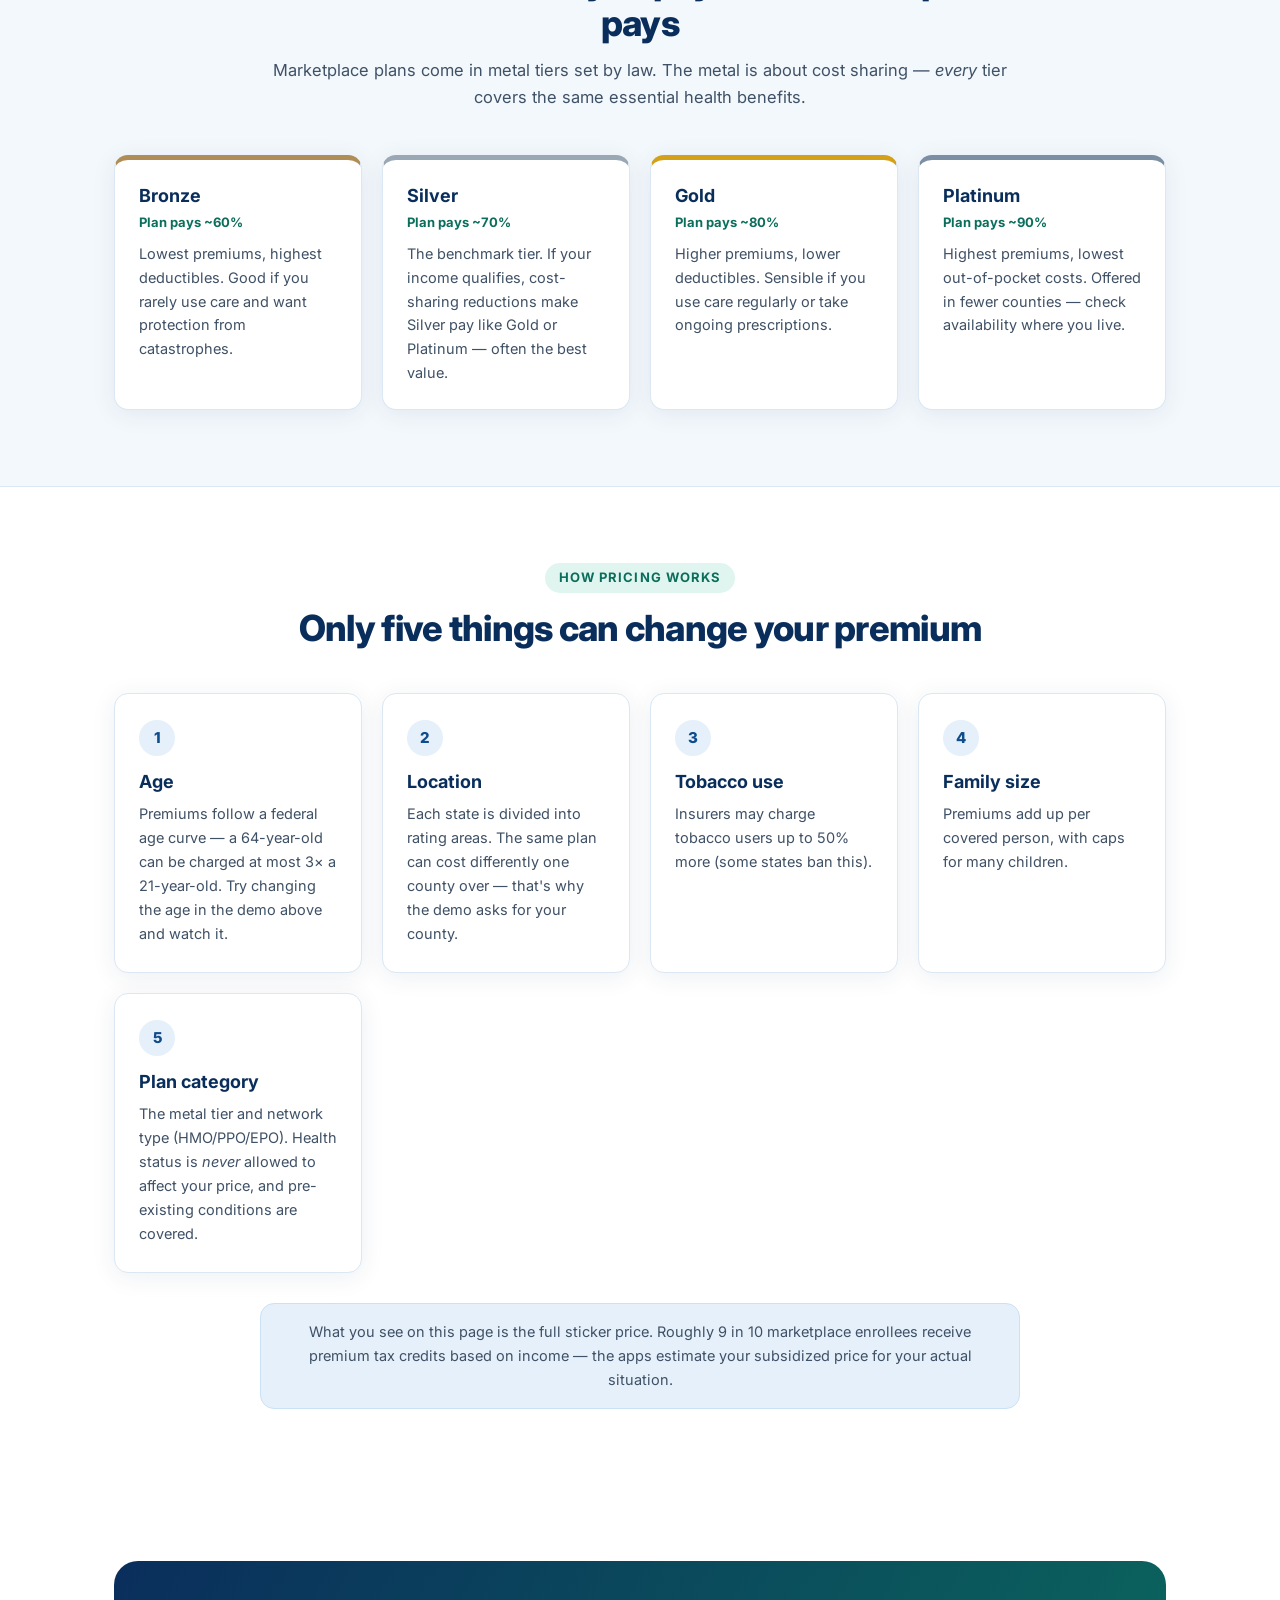
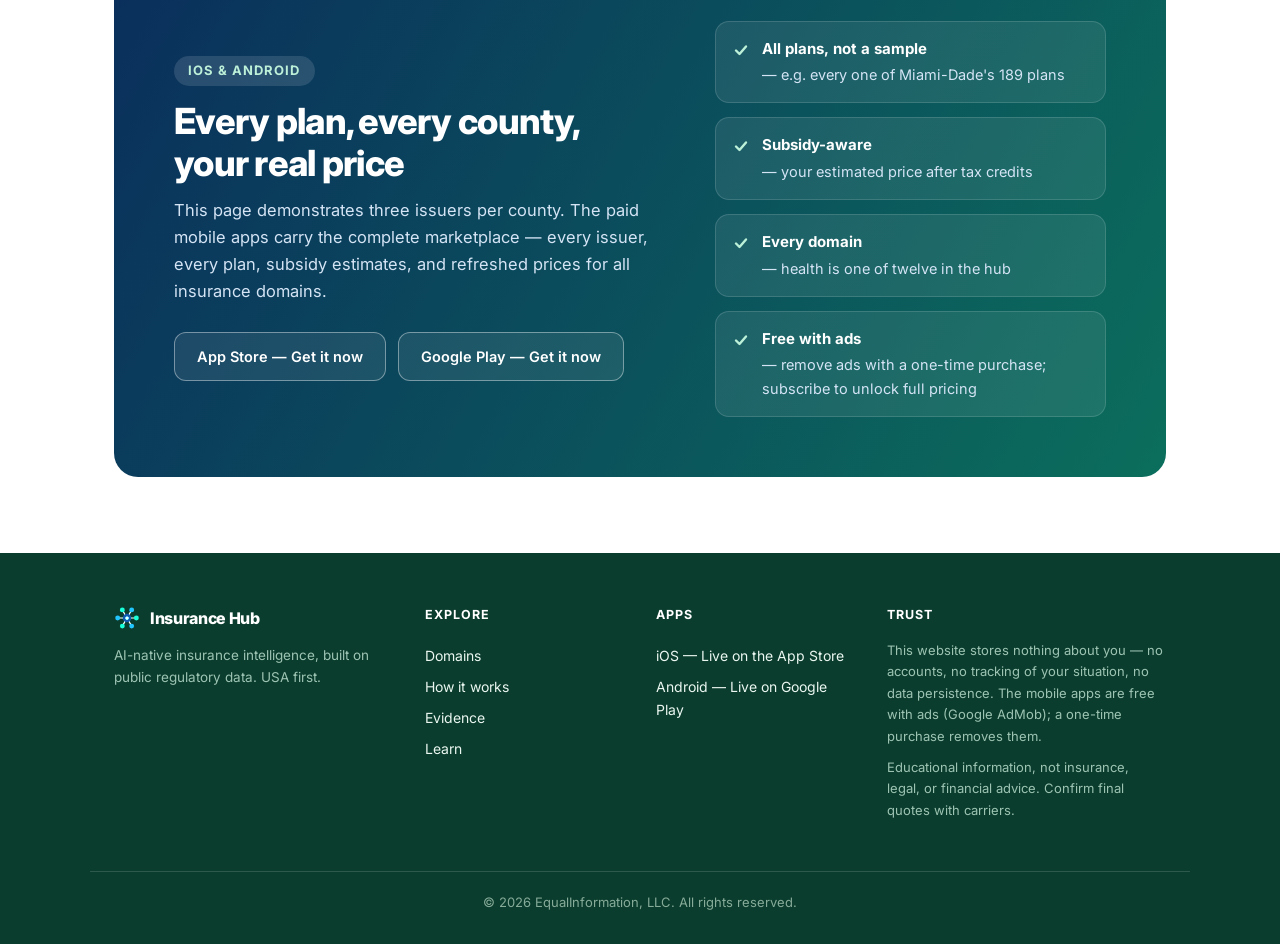
==== commit 21270d9e: "Disclose ads (Google AdMob) and one-time Remove ads purchase; drop no-ads claims Co-Authored-By: Cla" ====
--- a/health/index.html
+++ b/health/index.html
@@ -248,7 +248,7 @@
       <li><strong>All plans, not a sample</strong> — e.g. every one of Miami-Dade's 189 plans</li>
       <li><strong>Subsidy-aware</strong> — your estimated price after tax credits</li>
       <li><strong>Every domain</strong> — health is one of twelve in the hub</li>
-      <li><strong>Free to browse, subscribe to unlock</strong> — you are the customer, never the product</li>
+      <li><strong>Free with ads</strong> — remove ads with a one-time purchase; subscribe to unlock full pricing</li>
     </ul>
   </div>
 </section>
@@ -278,8 +278,9 @@
     </div>
     <div class="foot-col">
       <h4>Trust</h4>
-      <p class="foot-note">This site stores nothing about you — no accounts, no tracking
-      of your situation, no data persistence.</p>
+      <p class="foot-note">This website stores nothing about you — no accounts, no tracking
+      of your situation, no data persistence. The mobile apps are free with ads
+      (Google AdMob); a one-time purchase removes them.</p>
       <p class="foot-note">Educational information, not insurance, legal, or financial
       advice. Confirm final quotes with carriers.</p>
     </div>
